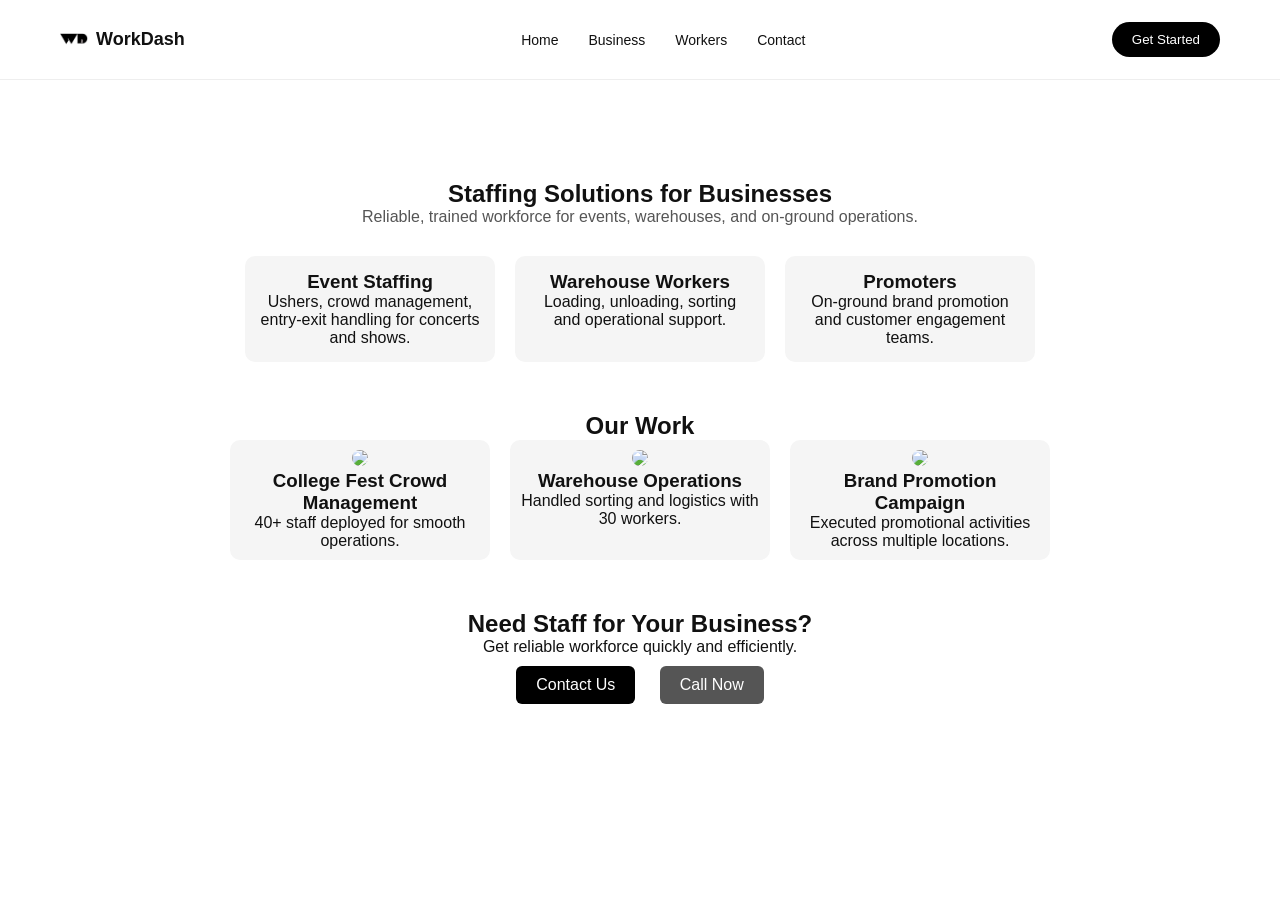
==== business.html @ 6ff777b0 "Add files via upload" ====
<!DOCTYPE html>
<html lang="en">
    <head>
    <meta charset="UTF-8">
    <meta name="viewport" content="width=device-width, initial-scale=1.0">
    <title>WorkDash | For Businessses</title>
    <link rel="stylesheet" href="style.css">
    </head>

    <body>

        <!-- Navbar ---->
        <header class="navbar">
            <div class="logo">
                <a href="#">
                   <img src="logo.png" alt="Workdash Logo" class="logo-img">
                </a>
                <span>WorkDash</span>
            </div>

            <!-- Hamburger -->
            <div class="menu-toggle" onclick="toggleMenu()">☰</div>

            <nav id="nav-links">
                <a href="index.html">Home</a>
                <a href="business.html">Business</a>
                <a href="workers.html">Workers</a>
                <a href="contact.html">Contact</a>
            </nav>

            <button class="nav-btn">Get Started</button>
        </header>


        <!-- Business Section -->
    <section class="business-section">
        <h1>Staffing Solutions for Businesses</h1>
        <p class="subtitle">
            Reliable, trained workforce for events, warehouses, and on-ground operations.
        </p>

        <!-- Services -->
        <div class="services">
            <div class="service-card">
                <h3>Event Staffing</h3>
                <p>Ushers, crowd management, entry-exit handling for concerts and shows.</p>
            </div>

            <div class="service-card">
                <h3>Warehouse Workers</h3>
                <p>Loading, unloading, sorting and operational support.</p>
            </div>

            <div class="service-card">
                <h3>Promoters</h3>
                <p>On-ground brand promotion and customer engagement teams.</p>
            </div>
        </div>

        <!-- Portfolio -->
        <h2 class="portfolio-title">Our Work</h2>

        <div class="portfolio-container">
            <div class="portfolio-card">
                <img src="images/event1.jpg">
                <h3>College Fest Crowd Management</h3>
                <p>40+ staff deployed for smooth operations.</p>
            </div>

            <div class="portfolio-card">
                <img src="images/event2.jpg">
                <h3>Warehouse Operations</h3>
                <p>Handled sorting and logistics with 30 workers.</p>
            </div>

            <div class="portfolio-card">
                <img src="images/event3.jpg">
                <h3>Brand Promotion Campaign</h3>
                <p>Executed promotional activities across multiple locations.</p>
            </div>
        </div>

        <!-- CTA -->
        <div class="cta">
            <h2>Need Staff for Your Business?</h2>
            <p>Get reliable workforce quickly and efficiently.</p>

            <a href="mailto:your@email.com" class="btn">Contact Us</a>
            <a href="tel:+919XXXXXXXXX" class="btn secondary">Call Now</a>
        </div>

    </section>

    <script src="script.js"></script>

    </body>
</html>
---- style.css ----
* { margin:0; padding:0; box-sizing: border-box; }

body {
    background-color: #ffffff;
    color: #111;
    font-family: -apple-system, BlinkMacSystemFont, sans-serif;
}

header h1 {
    font-size: 20px;
}

.logo {
    display: flex;
    align-items: center;
    font-weight: 600;
    font-size: 18px;
}

.logo-img {
    width: 28px;
    height: auto;
    margin-right: 8px;
    margin-top: 6px;
}

/* Hide hamburger on desktop */
.menu-toggle {
    display: none;
    font-size: 24px;
    cursor: pointer;
}

.navbar {
    display: flex;
    justify-content: space-between;
    align-items: center;
    padding: 20px 60px;
    flex-direction: row;
    position: sticky;
    top: 0;
    background: white;
    border-bottom: 1px solid #eee;
    z-index: 1000;
}

.nav-left {
    width: 120px;
}

.nav-right {
    display: flex;
    align-items: center;
}

nav {
    display: flex;
    align-items: center;
}

nav a {
    margin-left: 30px;
    text-decoration: none;
    color: #111;
    font-size: 14px;
}

.nav-btn {
    padding: 10px 20px;
    background: black;
    color: white;
    border-radius: 999px;
    border: none;
    cursor: pointer;
}

.hero {
    padding: 120px 60px;
    max-width: 900px;
}

.hero h2 { 
    font-size: 64px; 
    margin-bottom: 20px; 
    font-weight: 600; 
    line-height: 1.1; 
}

.hero p { 
    color: #555;
    margin-bottom: 30px;
    font-size: 18px;
}

.btn {
    padding: 14px 28px;
    background: black;
    border:none;
    color: whitesmoke;
    cursor: pointer;
    border-radius: 999px;
}

.section {
    padding: 100px 60px; max-width: 1000px;
}

.section h2 {
    font-size: 32px;
    margin-bottom: 40px;
}

.list {
    display: flex;
    flex-direction: column;
    gap: 30px;
}

.item h3 {
    font-size: 20px;
    margin-bottom: 5px;
}

.item p {
    color: #666;
}

footer {
    padding: 40px;
    text-align: center;
    border-top: 1px solid #eee;
    color: #777;
}

html {
    scroll-behavior: smooth;
}

nav a:hover {
    opacity: 0.6;
}

a {
    color: black;
    text-decoration: underline;
}

a:hover {
    opacity:0.6;
}

.whatsapp-container {
    display: flex;
    justify-content: center;
}

/* Mobile responsive */
@media (max-width : 768px) {

    .menu-toggle {
        display: block;
        font-size: 24px;
        cursor: pointer;
        align-self: flex-end;
        margin-bottom: 5px;
        margin-left: auto;
        position: relative;
        z-index: 900;
    }

    .logo {
        position: absolute;
        left: 50%;
        transform: translateX(-50%);
        z-index: 900;
    }

    .navbar {
        display: flex;
        flex-direction: row;
        justify-content: space-between;
        align-items: center;
        padding: 15px 20px;
        position: relative;
    }

    nav {
        position: absolute;
        top: 100%;
        left: 0;
        width: 100%;
        background: white;
        display: none;
        flex-direction: column;
        padding: 10px 20px;
        border-bottom: 1px solid #eee;
        margin-top: 10px;
        box-shadow: 0 10px 20px rgba(0,0,0,0.05);
    }

    nav a {
        display: flex;
        text-align: left;
        margin: 10px 0;
        padding: 10px 0;
    }

    nav.active {
        display: flex;
    }

    .nav-btn {
        display: none;
        margin-top: 10px;
    }

    .hero {
        padding: 80px 20px;
        text-align: center;
    }

    .hero h2 {
        font-size: 36px;
    }

    .hero p {
        font-size: 16px;
    }

    .section {
        padding: 60px 20px;
    }

    .section h2 {
        font-size: 24px;
    }

    .item h3 {
        font-size: 18px;
    }

    .item p {
        font-size: 14px;
    }

    .btn {
        width: 60%;
        margin-bottom: 15px;
        text-align: center;
    }

    .whatsapp-container {
        display: flex;
        justify-content: center;
        padding: 0 20px;
    }

    .whatsapp-container .btn {
        width: 60%;
        text-align: center;
    }
}

.business-section {
    padding: 100px 20px 40px;
    text-align: center;
}

.subtitle {
    color: #555;
    margin-bottom: 30px;
}

/* Services */
.services {
    display: flex;
    gap: 20px;
    justify-content: center;
    flex-wrap: wrap;
}

.service-card {
    width: 250px;
    background: #f5f5f5;
    padding: 15px;
    border-radius: 10px;
}

/* Portfolio */
.portfolio-title {
    margin-top: 50px;
}

.portfolio-container {
    display: flex;
    gap: 20px;
    justify-content: center;
    flex-wrap: wrap;
}

.portfolio-card {
    width: 260px;
    background: #f5f5f5;
    border-radius: 10px;
    padding: 10px;
}

.portfolio-card img {
    width: 100%;
    border-radius: 8px;
}

/* CTA */
.cta {
    margin-top: 50px;
}

.btn {
    display: inline-block;
    margin: 10px;
    padding: 10px 20px;
    background: black;
    color: white;
    text-decoration: none;
    border-radius: 6px;
}

.btn.secondary {
    background: #555;
}
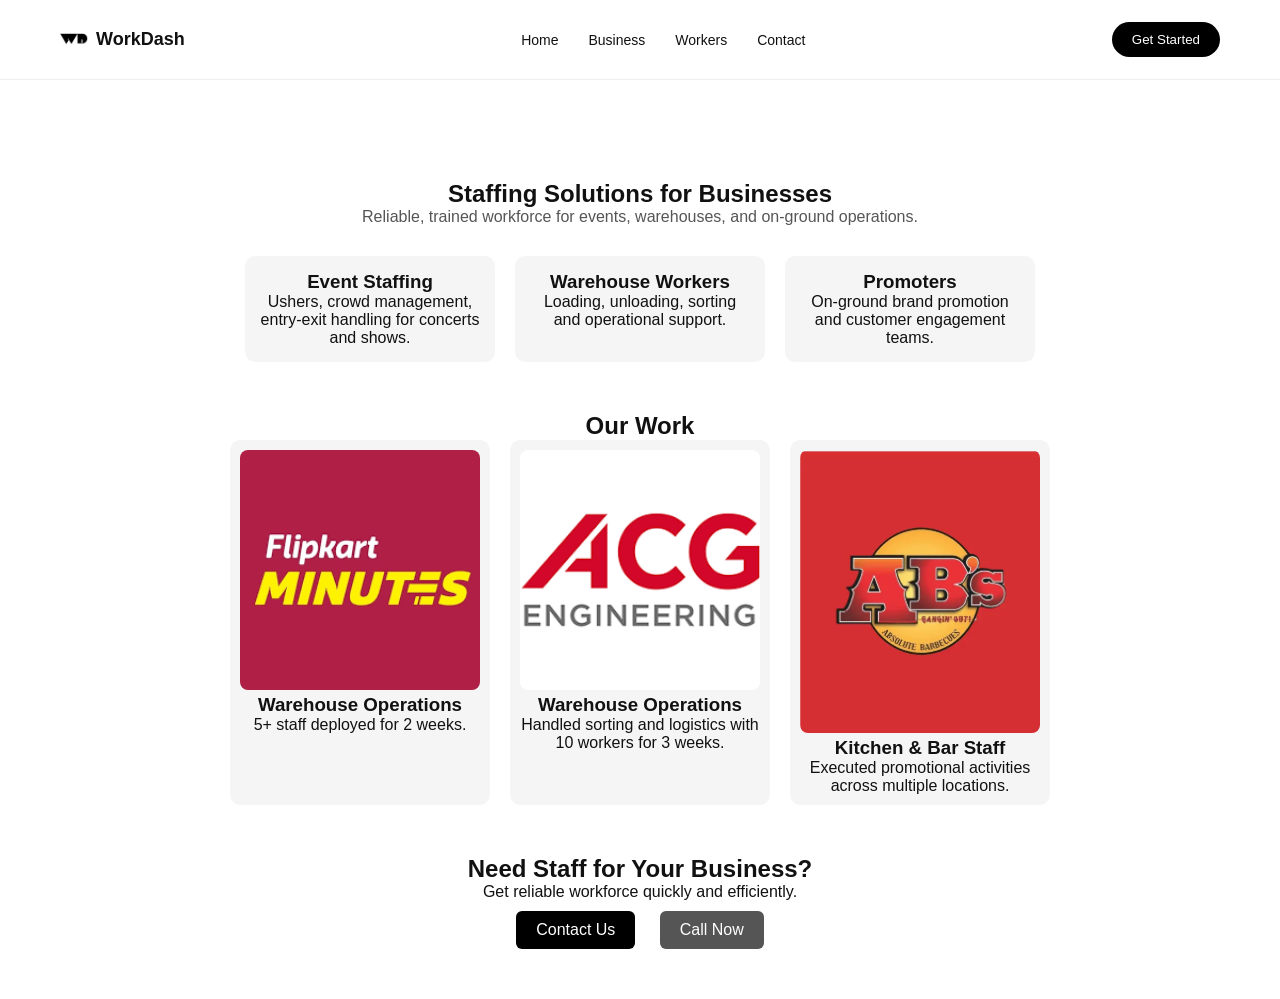
==== commit 1deb60d7: "Update business.html" ====
--- a/business.html
+++ b/business.html
@@ -62,20 +62,20 @@
 
         <div class="portfolio-container">
             <div class="portfolio-card">
-                <img src="images/event1.jpg">
-                <h3>College Fest Crowd Management</h3>
-                <p>40+ staff deployed for smooth operations.</p>
+                <img src="flipkart.png">
+                <h3>Warehouse Operations</h3>
+                <p>5+ staff deployed for 2 weeks.</p>
             </div>
 
             <div class="portfolio-card">
-                <img src="images/event2.jpg">
+                <img src="acg.png">
                 <h3>Warehouse Operations</h3>
-                <p>Handled sorting and logistics with 30 workers.</p>
+                <p>Handled sorting and logistics with 10 workers for 3 weeks.</p>
             </div>
 
             <div class="portfolio-card">
-                <img src="images/event3.jpg">
-                <h3>Brand Promotion Campaign</h3>
+                <img src="abs.webp">
+                <h3>Kitchen & Bar Staff</h3>
                 <p>Executed promotional activities across multiple locations.</p>
             </div>
         </div>
@@ -94,4 +94,4 @@
     <script src="script.js"></script>
 
     </body>
-</html>+</html>
